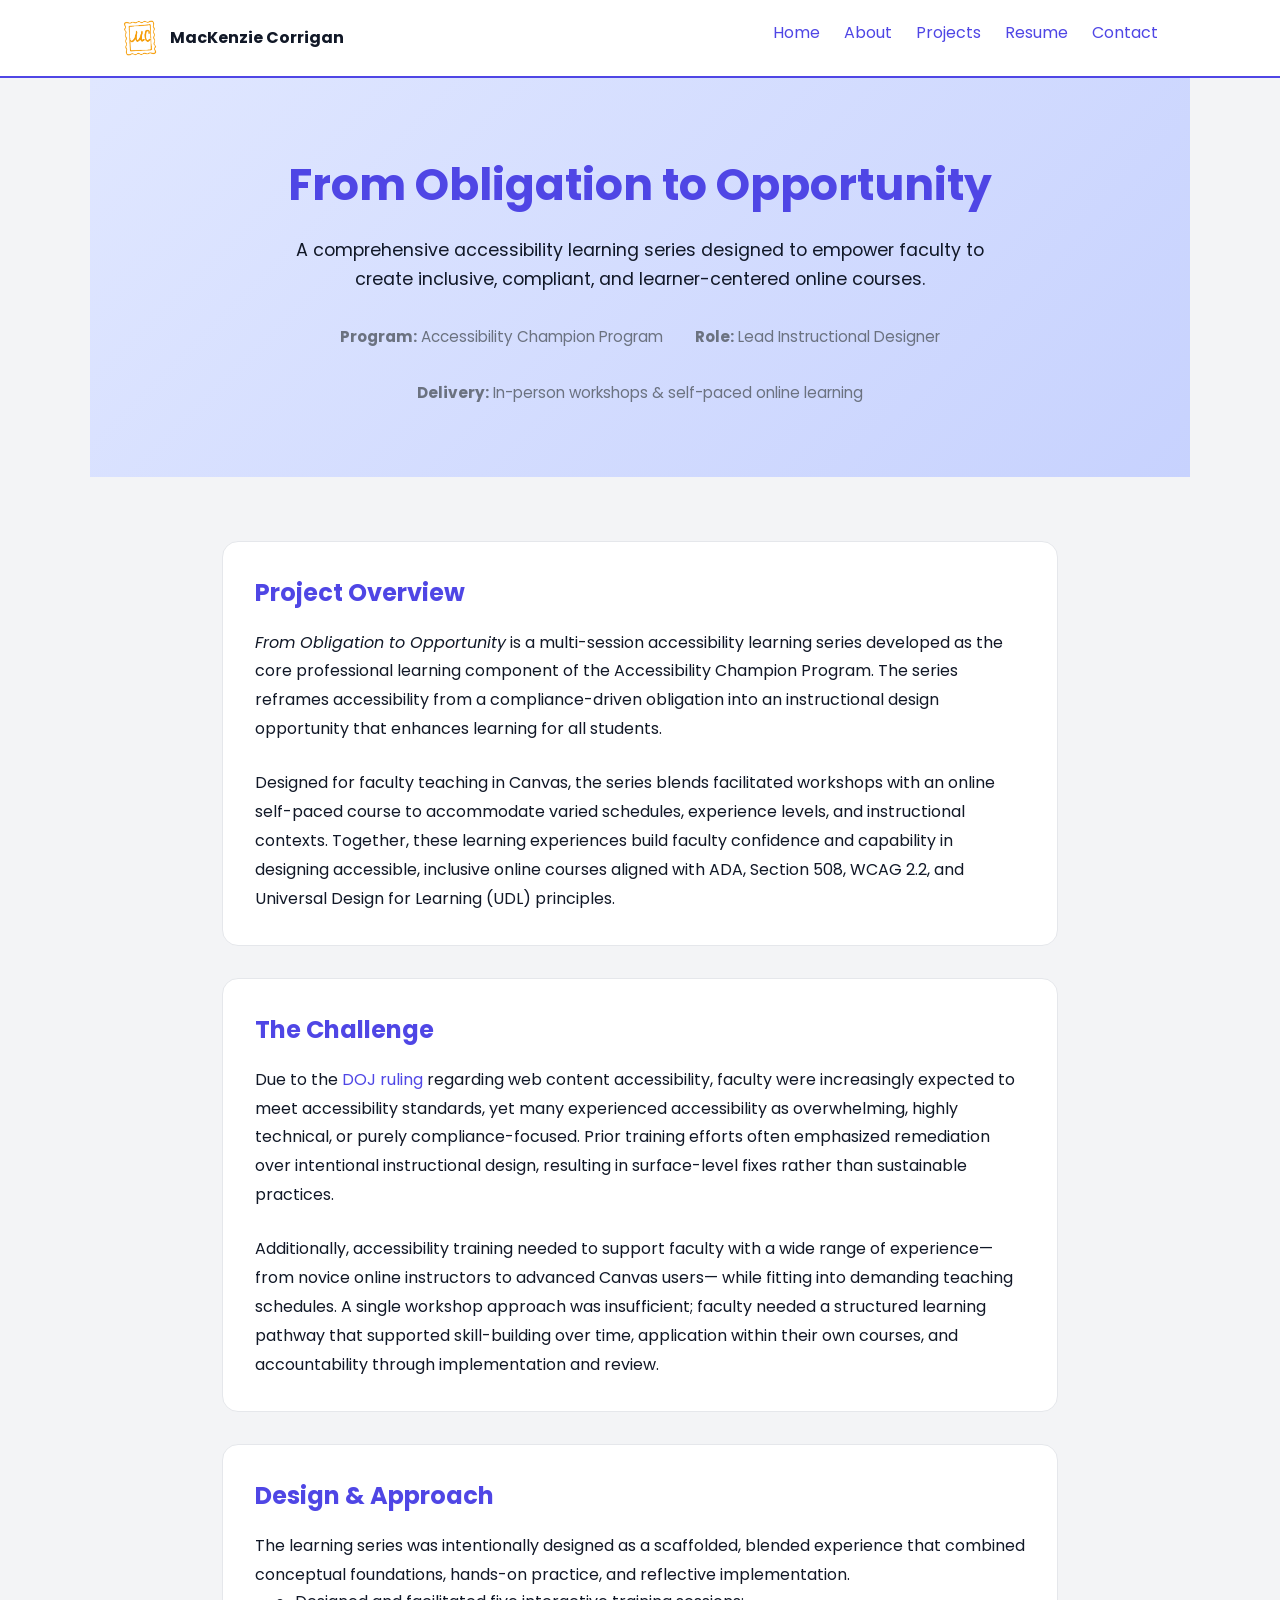
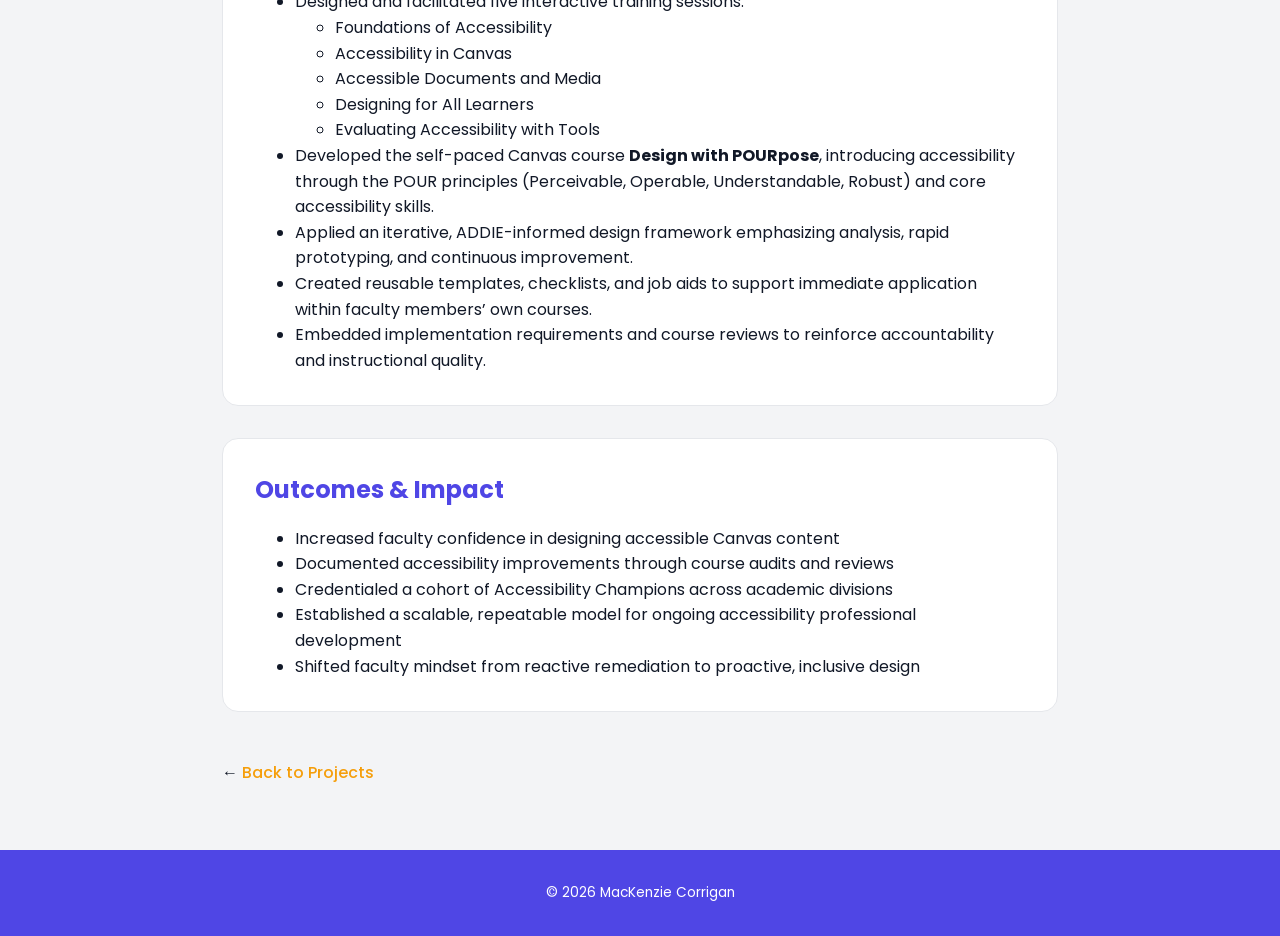
==== foto.html @ c9def4e3 "Add files via upload" ====
<!DOCTYPE html>
<html lang="en">
<head>
<meta charset="UTF-8" />
<meta name="viewport" content="width=device-width, initial-scale=1.0">

<title>From Obligation to Opportunity | MacKenzie Corrigan</title>

<link href="https://fonts.googleapis.com/css2?family=Poppins:wght@300;400;500;600;700&display=swap" rel="stylesheet">
<link rel="stylesheet" href="style.css" />
</head>
<body>

<header>
  <nav>
    <div class="nav-brand">
      <img 
        src="mclogo.png" 
        alt="MacKenzie Corrigan logo" 
        class="logo"
      >
      <strong>MacKenzie Corrigan</strong>
    </div>
    <ul>
      <li><a href="index.html">Home</a></li>
      <li><a href="about.html">About</a></li>
      <li><a href="projects.html">Projects</a></li>
      <li><a href="resume.html">Resume</a></li>
      <li><a href="contact.html">Contact</a></li>
    </ul>
  </nav>
</header>

<!-- Project Hero -->
<section class="project-hero">
  <h1>From Obligation to Opportunity</h1>
  <p>
    A comprehensive accessibility learning series designed to empower faculty
    to create inclusive, compliant, and learner-centered online courses.
  </p>

  <div class="project-meta">
    <span><strong>Program:</strong> Accessibility Champion Program</span>
    <span><strong>Role:</strong> Lead Instructional Designer</span>
    <span><strong>Delivery:</strong> In-person workshops & self-paced online learning</span>
  </div>
</section>

<!-- Project Content -->
<section class="project-content">

  <!-- Project Overview -->
  <div class="project-card-detail">
    <h2>Project Overview</h2>
    <p>
      <em>From Obligation to Opportunity</em> is a multi-session accessibility learning
      series developed as the core professional learning component of the
      Accessibility Champion Program. The series reframes accessibility from a
      compliance-driven obligation into an instructional design opportunity that
      enhances learning for all students.
    </p>
<br>
    <p>
      Designed for faculty teaching in Canvas, the series blends facilitated
      workshops with an online self-paced course to accommodate varied schedules,
      experience levels, and instructional contexts. Together, these learning
      experiences build faculty confidence and capability in designing accessible,
      inclusive online courses aligned with ADA, Section 508, WCAG 2.2, and
      Universal Design for Learning (UDL) principles.
    </p>
  </div>

  <!-- The Challenge -->
  <div class="project-card-detail">
    <h2>The Challenge</h2>
    <p>
      Due to the <a href="https://www.federalregister.gov/documents/2024/04/24/2024-07758/nondiscrimination-on-the-basis-of-disability-accessibility-of-web-information-and-services-of-state">DOJ ruling</a> regarding web content accessibility, faculty were increasingly expected to meet accessibility standards, yet many
      experienced accessibility as overwhelming, highly technical, or purely
      compliance-focused. Prior training efforts often emphasized remediation over
      intentional instructional design, resulting in surface-level fixes rather
      than sustainable practices.
    </p>
<br>
    <p>
      Additionally, accessibility training needed to support faculty with a wide
      range of experience—from novice online instructors to advanced Canvas users—
      while fitting into demanding teaching schedules. A single workshop approach
      was insufficient; faculty needed a structured learning pathway that supported
      skill-building over time, application within their own courses, and
      accountability through implementation and review.
    </p>
  </div>

  <!-- Design & Approach -->
  <div class="project-card-detail">
    <h2>Design & Approach</h2>
    <p>
      The learning series was intentionally designed as a scaffolded, blended
      experience that combined conceptual foundations, hands-on practice, and
      reflective implementation.
    </p>

    <ul style="padding-left: 40px;">
      <li>
        Designed and facilitated five interactive training sessions:
        <ul style="padding-left: 40px;">
          <li>Foundations of Accessibility</li>
          <li>Accessibility in Canvas</li>
          <li>Accessible Documents and Media</li>
          <li>Designing for All Learners</li>
          <li>Evaluating Accessibility with Tools</li>
        </ul>
      </li>
      <li>
        Developed the self-paced Canvas course <strong>Design with POURpose</strong>,
        introducing accessibility through the POUR principles (Perceivable,
        Operable, Understandable, Robust) and core accessibility skills.
      </li>
      <li>
        Applied an iterative, ADDIE-informed design framework emphasizing analysis,
        rapid prototyping, and continuous improvement.
      </li>
      <li>
        Created reusable templates, checklists, and job aids to support immediate
        application within faculty members’ own courses.
      </li>
      <li>
        Embedded implementation requirements and course reviews to reinforce
        accountability and instructional quality.
      </li>
    </ul>
  </div>

  <!-- Outcomes & Impact -->
  <div class="project-card-detail">
    <h2>Outcomes & Impact</h2>
    <ul style="padding-left: 40px;">
      <li>Increased faculty confidence in designing accessible Canvas content</li>
      <li>Documented accessibility improvements through course audits and reviews</li>
      <li>Credentialed a cohort of Accessibility Champions across academic divisions</li>
      <li>Established a scalable, repeatable model for ongoing accessibility professional development</li>
      <li>Shifted faculty mindset from reactive remediation to proactive, inclusive design</li>
    </ul>
  </div>

  <div class="back-link">
    ← <a href="projects.html">Back to Projects</a>
  </div>

</section>

<footer>
  © 2026 MacKenzie Corrigan
</footer>

</body>
</html>
---- style.css ----
:root {
  --bg:#ffffff;
  --text:#111827;
  --muted:#6b7280;
  --accent:#4f46e5;
  --border:#e5e7eb;
}
*{box-sizing:border-box;margin:0;padding:0}
body{font-family:Inter,Arial,sans-serif;background:var(--bg);color:var(--text);line-height:1.6}
a{color:var(--accent);text-decoration:none}
header{border-bottom:1px solid var(--border)}
nav{max-width:1100px;margin:auto;padding:1.25rem 2rem;display:flex;justify-content:space-between}
nav ul{display:flex;gap:1.5rem;list-style:none}
section{max-width:1100px;margin:auto;padding:4rem 2rem}
h1,h2{margin-bottom:1rem}
.card{border:1px solid var(--border);border-radius:1rem;padding:1.5rem}
footer{text-align:center;padding:2rem;color:var(--muted);font-size:.85rem}

.projects {
  display: grid;
  grid-template-columns: repeat(auto-fit, minmax(280px, 1fr));
  gap: 2rem;
  margin-top: 2rem;
}

.project-card {
  border: 1px solid var(--border);
  border-radius: 1rem;
  padding: 1.75rem;
  transition: transform 0.2s ease, box-shadow 0.2s ease;
  background: #fff;
}

.project-card:hover {
  transform: translateY(-4px);
  box-shadow: 0 8px 24px rgba(0, 0, 0, 0.05);
}

.project-card h3 {
  margin-bottom: 0.5rem;
  font-size: 1.1rem;
}

.project-card p {
  font-size: 0.95rem;
  color: var(--muted);
}

.project-link {
  text-decoration: none;
  color: inherit;
  display: block;
}

.projects {
  display: grid;
  grid-template-columns: repeat(auto-fit, minmax(280px, 1fr));
  gap: 2rem;
  margin-top: 2rem;
  align-items: stretch; /* key for equal heights */
}

.project-link {
  display: block;
  height: 100%;
}

.project-card {
  height: 100%;               /* forces equal height */
  display: flex;
  flex-direction: column;
  justify-content: space-between; /* balances content */
  border: 1px solid var(--border);
  border-radius: 1rem;
  padding: 1.75rem;
  background: #fff;
  transition: transform 0.2s ease, box-shadow 0.2s ease;
}

body {
  font-family: "Poppins", system-ui, -apple-system, BlinkMacSystemFont,
               "Segoe UI", "Helvetica Neue", Arial, sans-serif;
  background: var(--bg);
  color: var(--text);
  line-height: 1.6;
  -webkit-font-smoothing: antialiased;
  -moz-osx-font-smoothing: grayscale;
}

/* Apply Poppins font across all pages */
body {
  font-family: 'Poppins', sans-serif;
  background: var(--bg);
  color: var(--text);
  line-height: 1.6;
}

/* Resume-specific styling */
.resume-section {
  margin-bottom: 2rem;
}

.resume-section h3 {
  font-size: 1.3rem;
  margin-bottom: 0.5rem;
}

.resume-section p, .resume-section ul {
  color: var(--muted);
}

hr {
  border: none;
  border-top: 1px solid var(--border);
  margin: 2rem 0;
}

/* Hero */
.hero {
  background: #f9fafb;
  padding: 6rem 2rem;
  text-align: center;
}

.hero h1 {
  font-size: 2.75rem;
  font-weight: 700;
  margin-bottom: 1rem;
}

.hero p {
  font-size: 1.1rem;
  max-width: 700px;
  margin: auto;
  color: var(--muted);
}

.buttons {
  margin-top: 2rem;
  display: flex;
  justify-content: center;
  gap: 1rem;
}

.btn {
  padding: 0.6rem 1.2rem;
  border-radius: 999px;
  font-size: 0.95rem;
  border: 1px solid var(--border);
  transition: all 0.3s ease;
}

.btn.primary {
  background: var(--accent);
  color: white;
  border: none;
}

.btn:hover {
  opacity: 0.9;
}

/* Featured Projects */
.featured-projects {
  padding: 4rem 2rem;
  max-width: 1100px;
  margin: auto;
}

.featured-projects h2 {
  text-align: center;
  font-size: 2rem;
  margin-bottom: 2rem;
}

.projects {
  display: grid;
  grid-template-columns: repeat(auto-fit, minmax(280px, 1fr));
  gap: 2rem;
}

.project-card {
  background: white;
  border: 1px solid var(--border);
  border-radius: 1rem;
  padding: 2rem;
  display: flex;
  flex-direction: column;
  justify-content: space-between;
  transition: transform 0.3s ease, box-shadow 0.3s ease;
}

.project-card:hover {
  transform: translateY(-5px);
  box-shadow: 0 10px 20px rgba(0,0,0,0.08);
}

.project-card h3 {
  margin-bottom: 0.75rem;
  font-size: 1.25rem;
}

.project-card p {
  color: var(--muted);
  flex-grow: 1;
}

.project-link {
  margin-top: 1rem;
  font-weight: 500;
  color: var(--accent);
  text-decoration: none;
}

.project-link:hover {
  text-decoration: underline;
}

/* Home About */
.home-about {
  background: #f9fafb;
  padding: 4rem 2rem;
  text-align: center;
}

.home-about h2 {
  font-size: 2rem;
  margin-bottom: 1rem;
}

.home-about p {
  max-width: 700px;
  margin: auto;
  color: var(--muted);
  margin-bottom: 1.5rem;
}

:root {
  --bg: #F3F4F6;
  --text: #111827;
  --muted: #6B7280;
  --accent: #4F46E5;
  --accent-secondary: #F59E0B;
  --card-bg: #ffffff;
  --border: #E5E7EB;
  --btn-hover: #6366F1;
}

/* Body & typography */
body {
  font-family: 'Poppins', sans-serif;
  background: var(--bg);
  color: var(--text);
  line-height: 1.6;
}

/* Header */
header {
  background: var(--card-bg);
  border-bottom: 2px solid var(--accent);
}

nav ul li a {
  color: var(--accent);
}

nav ul li a:hover {
  color: var(--accent-secondary);
}

/* Buttons */
.btn.primary {
  background: var(--accent);
  color: white;
}

.btn.primary:hover {
  background: var(--btn-hover);
}

.btn.secondary {
  background: var(--accent-secondary);
  color: white;
}

.btn.secondary:hover {
  background: #D97706; /* darker amber for hover */
}

/* Hero Section */
.hero {
  background: linear-gradient(135deg, #E0E7FF 0%, #C7D2FE 100%);
  padding: 6rem 2rem;
  text-align: center;
}

.hero h1 {
  color: var(--accent);
}

.hero p {
  color: var(--text);
}

/* Featured Projects */
.project-card {
  background: var(--card-bg);
  border: 1px solid var(--border);
  border-radius: 1rem;
  padding: 2rem;
  transition: transform 0.3s ease, box-shadow 0.3s ease;
}

.project-card:hover {
  transform: translateY(-5px);
  box-shadow: 0 15px 25px rgba(79, 70, 229, 0.2); /* colored shadow */
}

.project-link {
  color: var(--accent-secondary);
}

.project-link:hover {
  color: var(--accent);
}

/* About Section */
.home-about {
  background: linear-gradient(to right, #EEF2FF, #F3F4F6);
}

/* Footer */
footer {
  background: var(--accent);
  color: white;
  padding: 2rem;
}

/* About Hero */
.about-hero {
  background: linear-gradient(135deg, #E0E7FF 0%, #C7D2FE 100%);
  padding: 6rem 2rem;
  text-align: center;
  color: var(--text);
}

.about-hero h1 {
  font-size: 2.75rem;
  font-weight: 700;
  color: var(--accent);
  margin-bottom: 1rem;
}

.about-hero p {
  max-width: 700px;
  margin: auto;
  font-size: 1.1rem;
  color: var(--text);
}

/* Story Section */
.about-story {
  padding: 4rem 2rem;
  max-width: 900px;
  margin: auto;
  text-align: justify;
}

.about-story h2 {
  font-size: 2rem;
  color: var(--accent);
  margin-bottom: 1rem;
}

.about-story p {
  color: var(--muted);
  font-size: 1rem;
  line-height: 1.8;
}

/* Skills Grid */
.about-skills {
  background: #F9FAFB;
  padding: 4rem 2rem;
}

.skills-grid {
  display: grid;
  grid-template-columns: repeat(auto-fit, minmax(240px, 1fr));
  gap: 1.5rem;
  margin-top: 2rem;
}

.skill-card {
  background: var(--card-bg);
  border: 1px solid var(--border);
  border-radius: 1rem;
  padding: 1.5rem;
  font-weight: 500;
  color: var(--accent);
  text-align: center;
  transition: transform 0.3s ease, box-shadow 0.3s ease;
}

.skill-card:hover {
  transform: translateY(-5px);
  box-shadow: 0 10px 20px rgba(79, 70, 229, 0.15);
}

/* Values Grid */
.about-values {
  padding: 4rem 2rem;
}

.values-grid {
  display: grid;
  grid-template-columns: repeat(auto-fit, minmax(280px, 1fr));
  gap: 2rem;
  margin-top: 2rem;
}

.value-card {
  background: var(--card-bg);
  border: 1px solid var(--border);
  border-radius: 1rem;
  padding: 2rem;
  text-align: center;
  transition: transform 0.3s ease, box-shadow 0.3s ease;
}

.value-card h3 {
  color: var(--accent-secondary);
  margin-bottom: 1rem;
}

.value-card p {
  color: var(--muted);
}

.value-card:hover {
  transform: translateY(-5px);
  box-shadow: 0 12px 24px rgba(245, 158, 11, 0.2);
}

/* Projects Hero Section */
.projects-hero {
  background: linear-gradient(135deg, #E0E7FF 0%, #C7D2FE 100%);
  padding: 4rem 2rem;
  text-align: center;
  color: var(--text);
}

.projects-hero h1 {
  font-size: 2.75rem;
  font-weight: 700;
  color: var(--accent);
  margin-bottom: 1rem;
}

.projects-hero p {
  font-size: 1.1rem;
  max-width: 700px;
  margin: auto;
  color: var(--text);
}

/* Projects Section */
.projects-section {
  padding: 4rem 2rem;
  max-width: 1100px;
  margin: auto;
}

.projects {
  display: grid;
  grid-template-columns: repeat(auto-fit, minmax(300px, 1fr));
  gap: 2rem;
}

.project-link {
  text-decoration: none;
}

.project-card {
  background: var(--card-bg);
  border: 1px solid var(--border);
  border-radius: 1rem;
  padding: 2rem;
  display: flex;
  flex-direction: column;
  justify-content: space-between;
  height: 100%; /* Ensure equal height */
  transition: transform 0.3s ease, box-shadow 0.3s ease;
}

.project-card:hover {
  transform: translateY(-5px);
  box-shadow: 0 12px 24px rgba(79, 70, 229, 0.15);
}

.project-card h3 {
  color: var(--accent);
  margin-bottom: 0.75rem;
}

.project-card p {
  color: var(--muted);
  flex-grow: 1;
}

.learn-more {
  margin-top: 1rem;
  font-weight: 500;
  color: var(--accent-secondary);
  transition: color 0.3s ease;
}

.learn-more:hover {
  color: var(--accent);
}

/* Buttons */
.btn {
  padding: 0.6rem 1.2rem;
  border-radius: 999px;
  font-size: 0.95rem;
  border: 1px solid var(--border);
  transition: all 0.3s ease;
}

.btn.primary {
  background: var(--accent);
  color: white;
  border: none;
}

.btn.primary:hover {
  box-shadow: 0 0 15px var(--accent);
  transform: translateY(-2px);
  opacity: 0.9;
}

/* Make secondary button glow on hover as well */
.btn.secondary {
  background: var(--card-bg);
  color: var(--accent);
  border: 1px solid var(--accent);
}

.btn.secondary:hover {
  box-shadow: 0 0 15px var(--accent);
  transform: translateY(-2px);
  color: white;
  background: var(--accent);
}

/* Resume Hero */
.resume-hero {
  background: linear-gradient(135deg, #E0E7FF 0%, #C7D2FE 100%);
  text-align: center;
  padding: 4rem 2rem;
}

.resume-hero h1 {
  font-size: 2.75rem;
  font-weight: 700;
  color: var(--accent);
  margin-bottom: 1rem;
}

.resume-hero p {
  font-size: 1.1rem;
  color: var(--text);
  max-width: 700px;
  margin: auto;
}

/* Resume Section Container */
.resume-section-container {
  max-width: 900px; /* fixed width for all cards */
  margin: 3rem auto;
  display: flex;
  flex-direction: column;
  gap: 2rem;
  padding: 0 2rem;
  align-items: center; /* center cards horizontally */
}

/* Resume Cards */
.resume-card {
  width: 100%; /* all cards fill the container width */
  max-width: 900px; /* ensures all cards are equal max width */
  background: var(--card-bg);
  border: 1px solid var(--border);
  border-radius: 1rem;
  padding: 2rem;
  transition: transform 0.3s ease, box-shadow 0.3s ease;
}

.resume-card:hover {
  transform: translateY(-3px);
  box-shadow: 0 10px 20px rgba(79, 70, 229, 0.1);
}

.resume-card h2 {
  color: var(--accent);
  margin-bottom: 1rem; /* optional, keeps spacing consistent */
}


ul {
  padding-left: 10px;
}

/* Contact Hero */
.contact-hero {
  background: linear-gradient(135deg, #E0E7FF 0%, #C7D2FE 100%);
  text-align: center;
  padding: 4rem 2rem;
}

.contact-hero h1 {
  font-size: 2.75rem;
  font-weight: 700;
  color: var(--accent);
  margin-bottom: 1rem;
}

.contact-hero p {
  max-width: 700px;
  margin: auto;
  font-size: 1.1rem;
  color: var(--text);
}

/* Contact Layout */
.contact-container {
  max-width: 1000px;
  margin: 4rem auto;
  padding: 0 2rem;
  display: grid;
  grid-template-columns: 1fr 1fr;
  gap: 3rem;
}

@media (max-width: 768px) {
  .contact-container {
    grid-template-columns: 1fr;
  }
}

/* Contact Info */
.contact-info h2 {
  color: var(--accent);
  margin-bottom: 1rem;
}

.contact-info p {
  color: var(--muted);
  line-height: 1.8;
}

.contact-email a {
  color: var(--accent-secondary);
  font-weight: 500;
  text-decoration: none;
}

.contact-email a:hover {
  color: var(--accent);
}

/* Contact Form Card */
.contact-form-card {
  background: var(--card-bg);
  border: 1px solid var(--border);
  border-radius: 1rem;
  padding: 2rem;
  box-shadow: 0 10px 20px rgba(79, 70, 229, 0.08);
}

.contact-form-card h2 {
  color: var(--accent);
  margin-bottom: 1.5rem;
}

/* Form Fields */
.contact-form-card label {
  display: block;
  margin-bottom: 0.5rem;
  font-weight: 500;
}

.contact-form-card input,
.contact-form-card textarea {
  width: 100%;
  padding: 0.75rem 1rem;
  margin-bottom: 1.25rem;
  border-radius: 0.75rem;
  border: 1px solid var(--border);
  font-family: 'Poppins', sans-serif;
}

.contact-form-card input:focus,
.contact-form-card textarea:focus {
  outline: none;
  border-color: var(--accent);
  box-shadow: 0 0 0 2px rgba(79, 70, 229, 0.2);
}
.nav-brand {
  display: flex;
  align-items: center;
  gap: 0.75rem;
}

.logo {
  height: 36px;
  width: auto;
}
/* Project Hero */
.project-hero {
  background: linear-gradient(135deg, #E0E7FF 0%, #C7D2FE 100%);
  padding: 4.5rem 2rem;
  text-align: center;
}

.project-hero h1 {
  font-size: 2.75rem;
  color: var(--accent);
  margin-bottom: 1rem;
}

.project-hero p {
  max-width: 750px;
  margin: auto;
  font-size: 1.1rem;
  color: var(--text);
}

.project-meta {
  margin-top: 2rem;
  display: flex;
  justify-content: center;
  gap: 2rem;
  flex-wrap: wrap;
  font-size: 0.95rem;
  color: var(--muted);
}

/* Project Content */
.project-content {
  max-width: 900px;
  margin: 4rem auto;
  padding: 0 2rem;
  display: flex;
  flex-direction: column;
  gap: 2rem;
}

/* Project Detail Cards */
.project-card-detail {
  background: var(--card-bg);
  border: 1px solid var(--border);
  border-radius: 1rem;
  padding: 2rem;
  transition: transform 0.3s ease, box-shadow 0.3s ease;
}

.project-card-detail:hover {
  transform: translateY(-3px);
  box-shadow: 0 12px 24px rgba(79, 70, 229, 0.12);
}

.project-card-detail h2 {
  color: var(--accent);
  margin-bottom: 1rem;
}

.project-card-detail p {
  color: var(--muted);
  line-height: 1.8;
}

/* Back Link */
.back-link {
  margin-top: 1rem;
  font-weight: 500;
}

.back-link a {
  color: var(--accent-secondary);
  text-decoration: none;
}

.back-link a:hover {
  color: var(--accent);
}

.contact-headshot {
  width: 180px;
  max-width: 100%;
  border-radius: 10%;
  margin-top: 1.5rem;
  box-shadow: 0 4px 12px rgba(0,0,0,0.15);
}
/* Gallery Section */
.about-gallery {
  max-width: 1000px;
  margin: 4rem auto;
  padding: 0 2rem;
}

.about-gallery h2 {
  font-size: 2rem;
  color: var(--accent);
  margin-bottom: 1.5rem;
}

/* Horizontal Scroll Container */
.gallery-container {
  display: flex;
  gap: 1.5rem;
  scroll-behavior: smooth;
  padding-bottom: 1rem;
}

/* Hide scroll bar for Webkit browsers */
.gallery-container::-webkit-scrollbar {
  display: none;
}

/* Gallery Items */
.gallery-item {
  flex: 0 0 auto;
  width: 300px;
  height: 220px; /* control card height */
  border-radius: 1rem;
  overflow: hidden;
  box-shadow: 0 6px 20px rgba(79, 70, 229, 0.1);
  transition: transform 0.3s ease, box-shadow 0.3s ease;
}

.gallery-item img {
  width: 100%;
  height: 100%;
  object-fit: fill; /* stretches to fill container */
  display: block;
}

/* Hover effect */
.gallery-item:hover {
  transform: scale(1.05);
  box-shadow: 0 12px 25px rgba(79, 70, 229, 0.2);
}
.project-card-detail p,
.project-card-detail li {
  color: #111827; /* near-black */
}

/* Contact Details */
.contact-details {
  margin-top: 1.5rem;
}

.contact-details p {
  display: flex;
  align-items: center;
  gap: 0.75rem;
  margin-bottom: 0.75rem;
  font-weight: 500;
}

.contact-details i {
  color: var(--accent);
  font-size: 1.1rem;
}

.contact-details a {
  color: var(--accent-secondary);
  text-decoration: none;
}

.contact-details a:hover {
  color: var(--accent);
}

.table-wrapper {
  overflow-x: auto;
  margin-top: 1.5rem;
}

.project-table {
  width: 100%;
  border-collapse: collapse;
  font-size: 0.95rem;
}

.project-table th,
.project-table td {
  padding: 0.75rem 1rem;
  text-align: left;
  border-bottom: 1px solid #e5e7eb;
}

.project-table th {
  font-weight: 600;
  background-color: #f9fafb;
}

.project-table a {
  color: #4f46e5;
  font-weight: 500;
  text-decoration: none;
}

.project-table a:hover {
  text-decoration: underline;
}
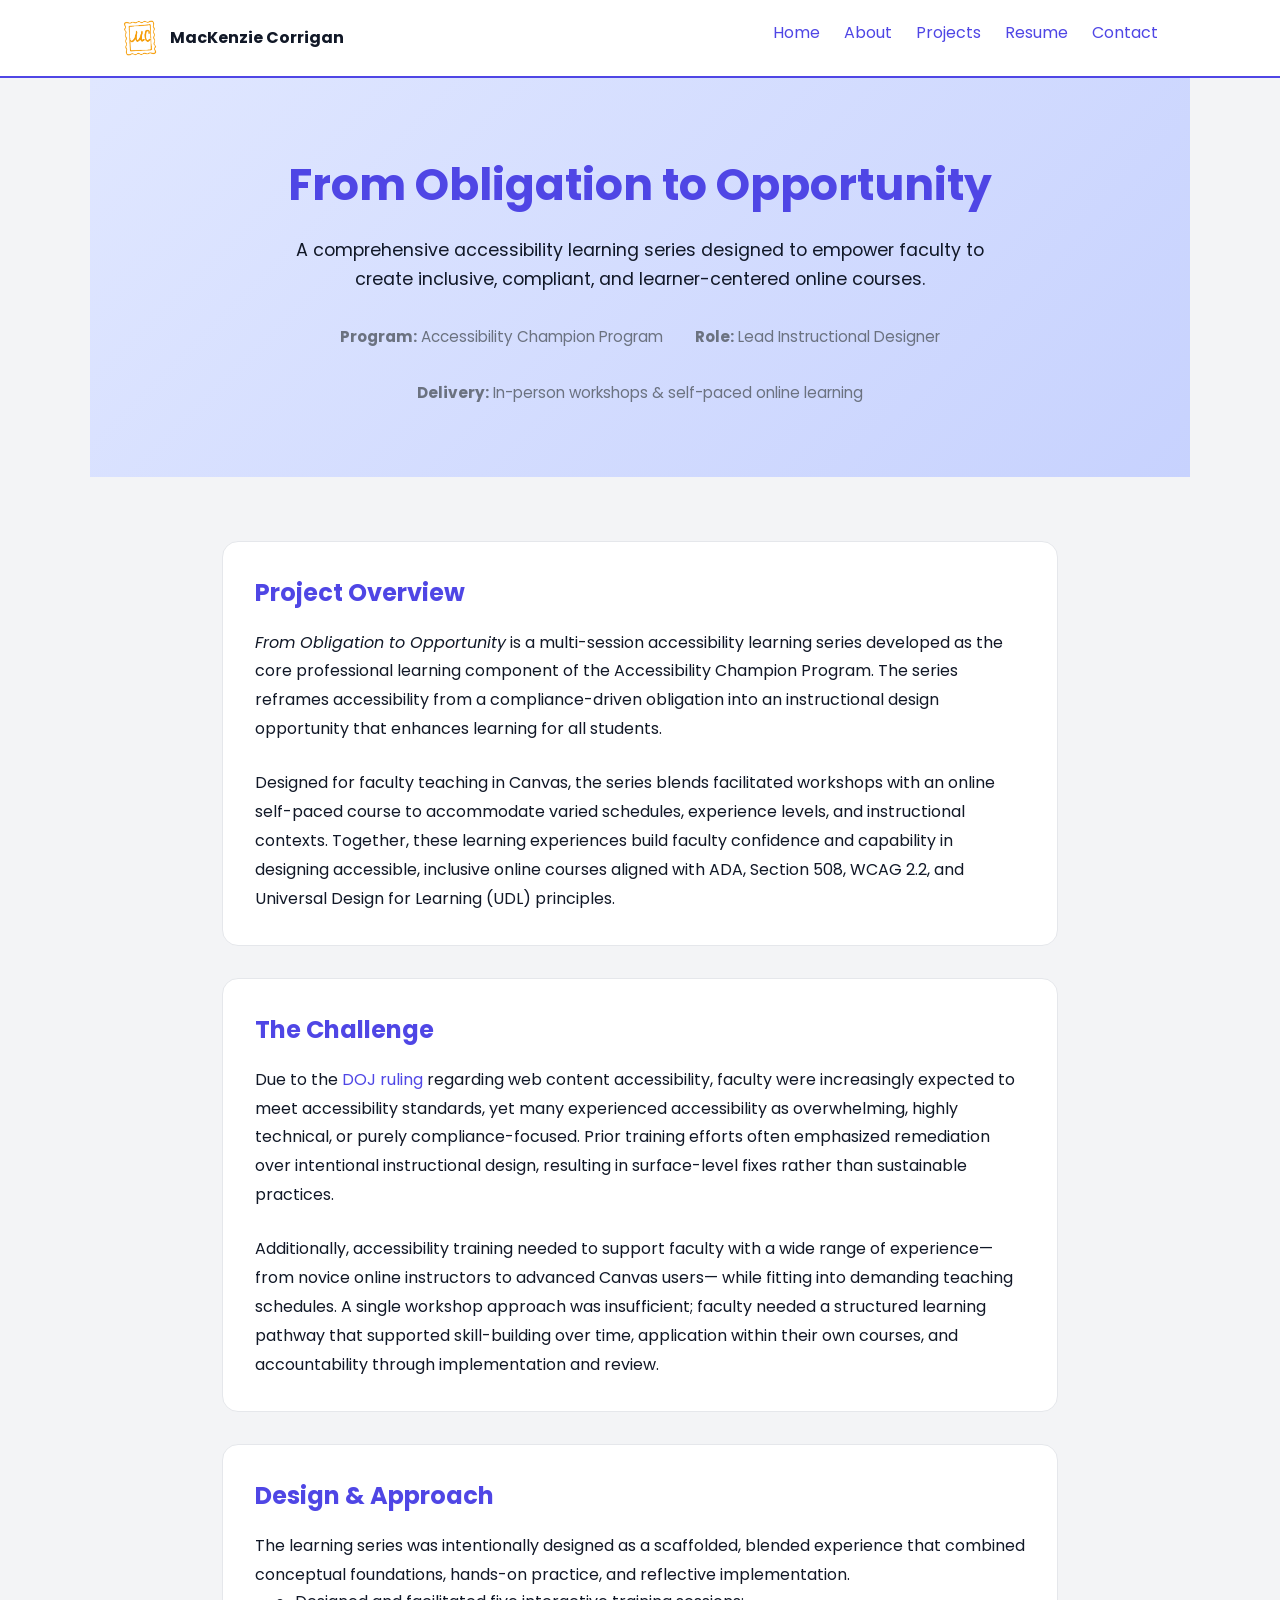
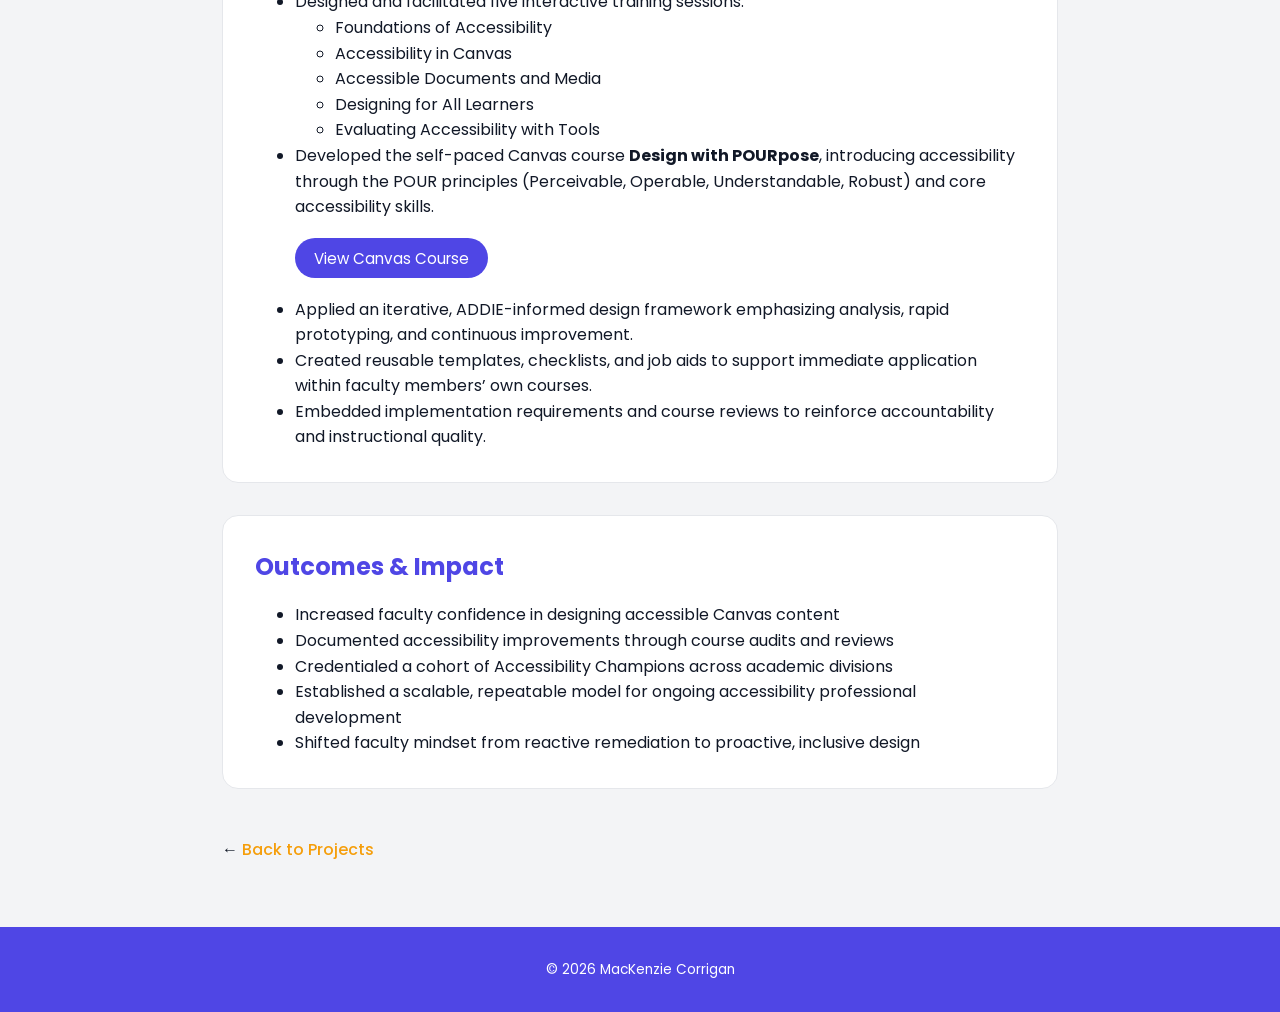
==== commit 907b4888: "foto.html" ====
--- a/foto.html
+++ b/foto.html
@@ -111,11 +111,11 @@
           <li>Evaluating Accessibility with Tools</li>
         </ul>
       </li>
-      <li>
-        Developed the self-paced Canvas course <strong>Design with POURpose</strong>,
-        introducing accessibility through the POUR principles (Perceivable,
-        Operable, Understandable, Robust) and core accessibility skills.
-      </li>
+      <li>Developed the self-paced Canvas course <strong>Design with POURpose</strong>,
+  introducing accessibility through the POUR principles (Perceivable,
+  Operable, Understandable, Robust) and core accessibility skills.<br><br>
+  <a class="btn primary" href="https://rose.instructure.com/courses/26941">View Canvas Course</a><br><br>
+</li>
       <li>
         Applied an iterative, ADDIE-informed design framework emphasizing analysis,
         rapid prototyping, and continuous improvement.
